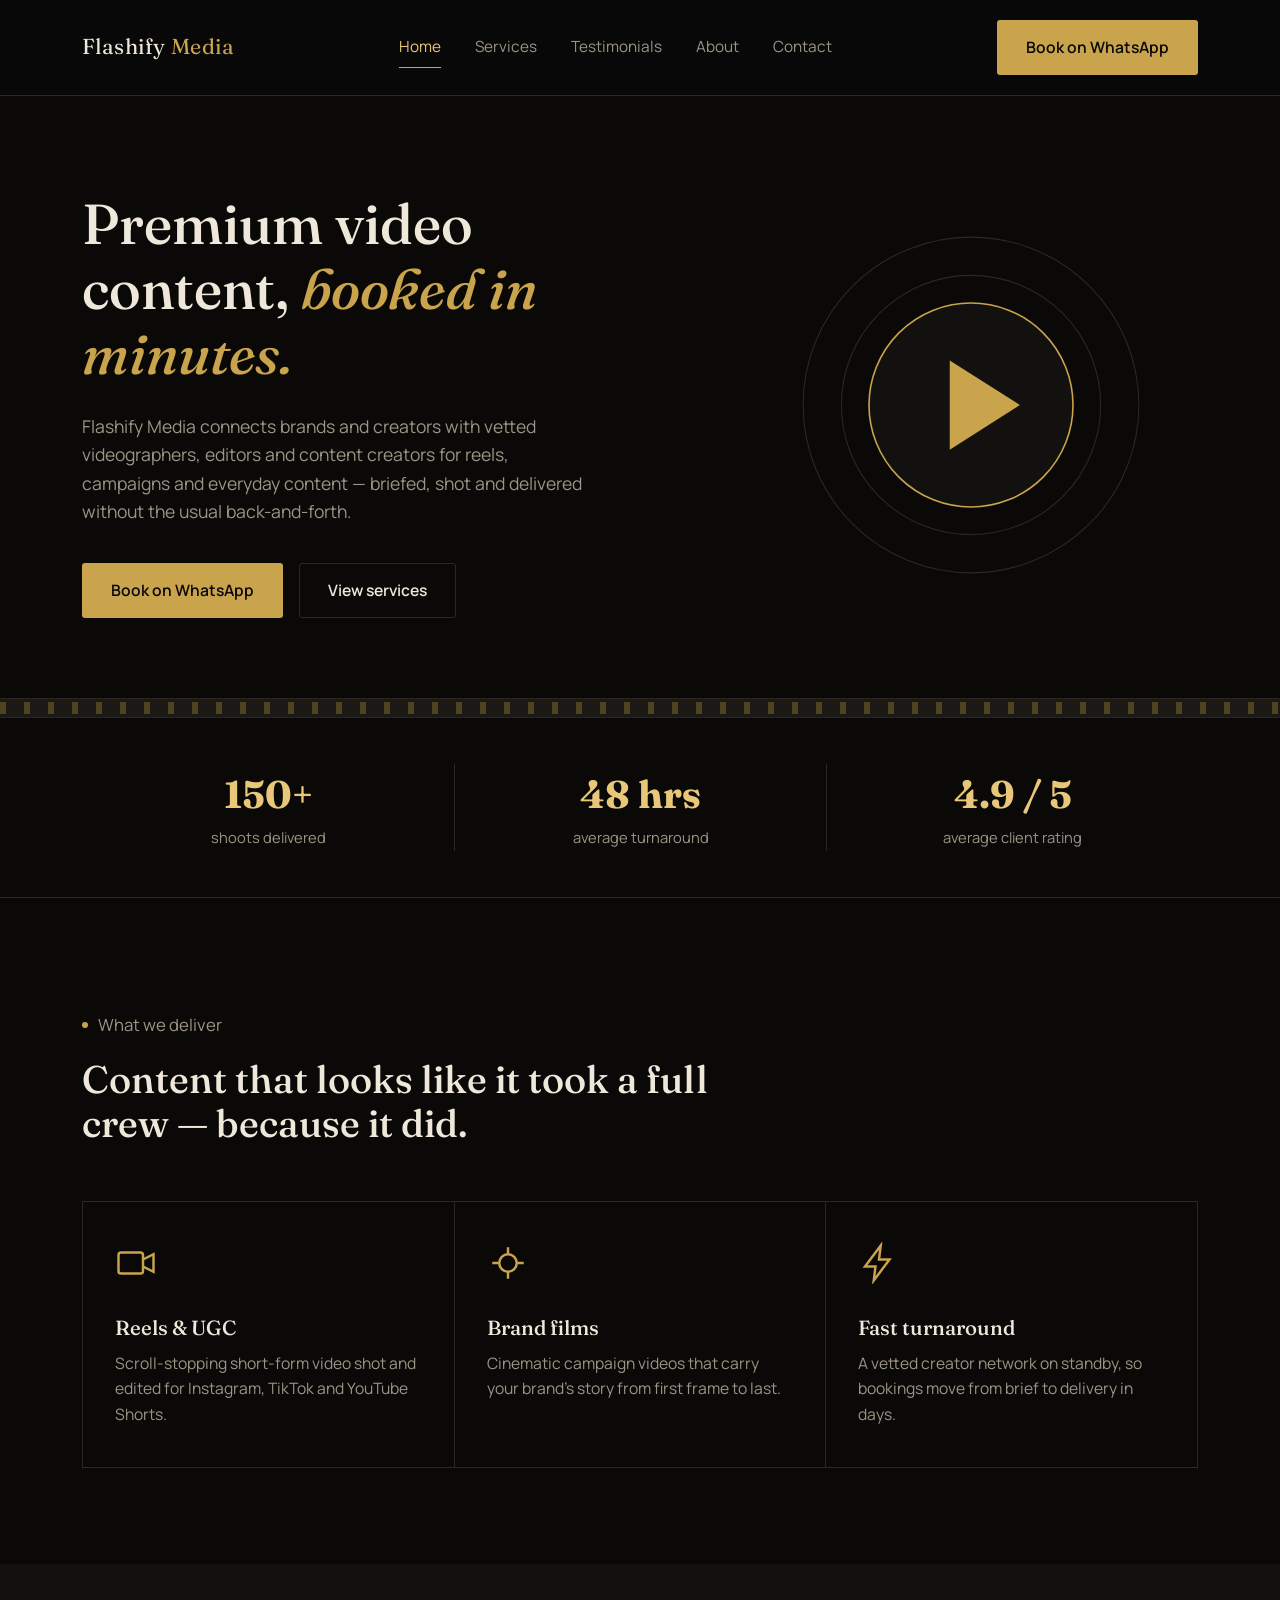
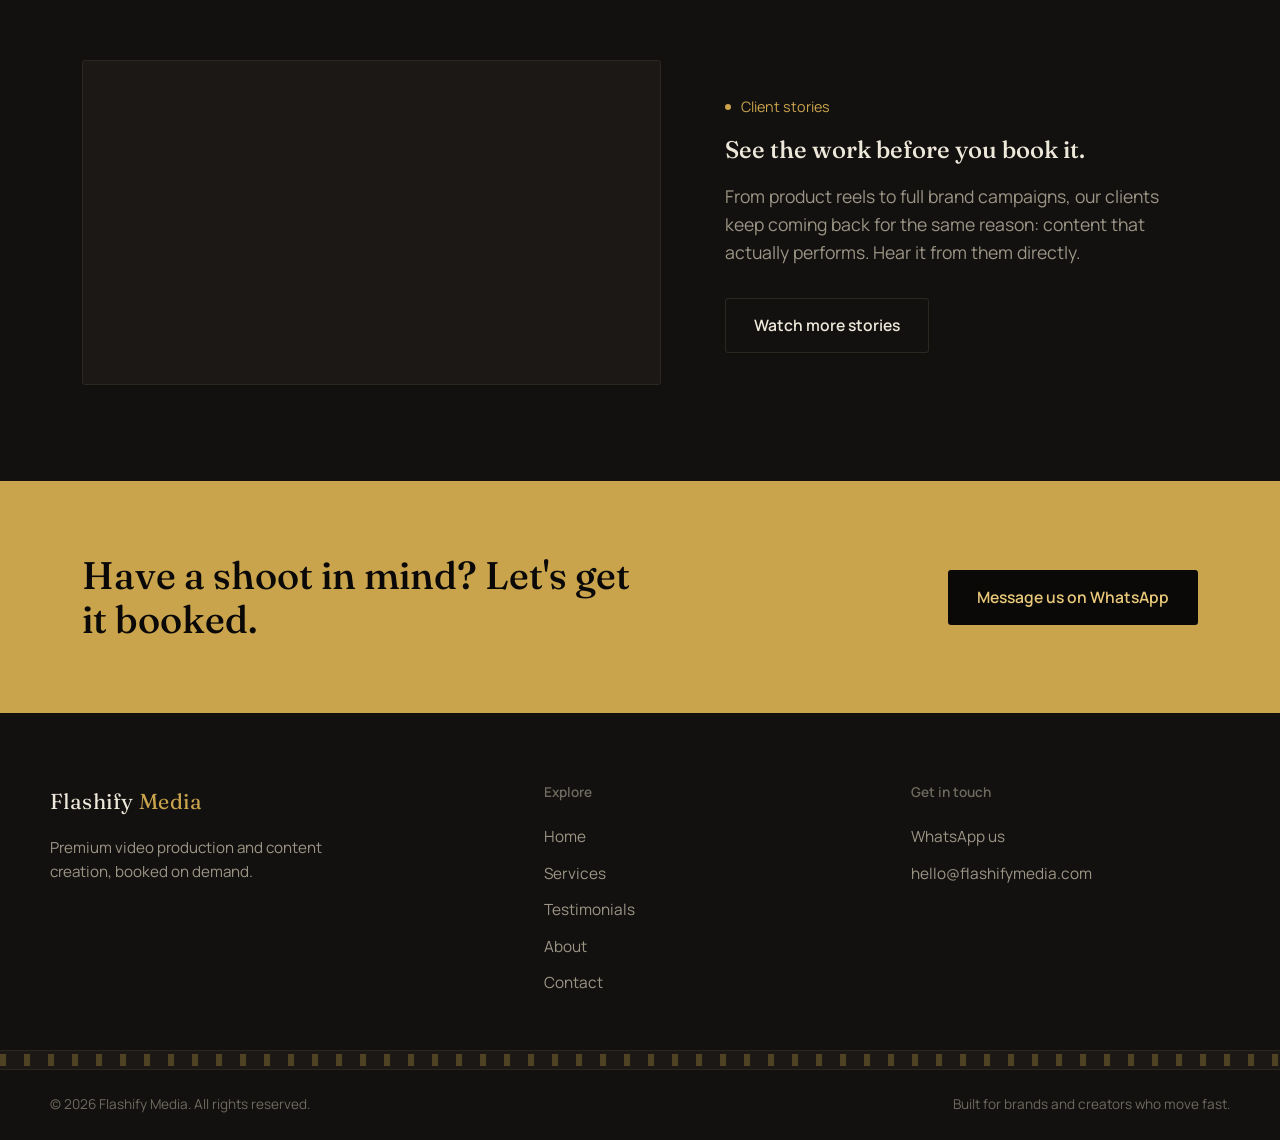
==== index.html @ b382a452 "Add files via upload" ====
<!DOCTYPE html>
<html lang="en">
<head>
<meta charset="UTF-8" />
<meta name="viewport" content="width=device-width, initial-scale=1.0" />
<title>Flashify Media — Premium video content, booked on demand</title>
<meta name="description" content="Flashify Media connects brands and creators with vetted videographers, editors and content creators for reels, campaigns and everyday content." />
<link rel="preconnect" href="https://fonts.googleapis.com">
<link rel="preconnect" href="https://fonts.gstatic.com" crossorigin>
<link href="https://fonts.googleapis.com/css2?family=Fraunces:ital,wght@0,400;0,500;0,600;1,500&family=Manrope:wght@400;500;600;700&display=swap" rel="stylesheet">
<link rel="stylesheet" href="styles.css" />
</head>
<body>

<header class="site-header">
  <div class="container header-inner">
    <a href="index.html" class="logo">Flashify <span>Media</span></a>
    <nav class="main-nav" id="main-nav">
      <a href="index.html" class="active">Home</a>
      <a href="services.html">Services</a>
      <a href="testimonials.html">Testimonials</a>
      <a href="about.html">About</a>
      <a href="contact.html">Contact</a>
    </nav>
    <a href="https://wa.link/vqttkm" target="_blank" rel="noopener" class="btn btn-gold nav-cta">Book on WhatsApp</a>
    <button class="nav-toggle" id="nav-toggle" aria-label="Open menu" aria-expanded="false">
      <span></span><span></span><span></span>
    </button>
  </div>
</header>

<main>

  <!-- Hero -->
  <section class="hero">
    <div class="container hero-inner">
      <div>
        <h1 class="hero-fade">Premium video content, <em>booked in minutes.</em></h1>
        <p class="hero-sub hero-fade">Flashify Media connects brands and creators with vetted videographers, editors and content creators for reels, campaigns and everyday content — briefed, shot and delivered without the usual back-and-forth.</p>
        <div class="hero-actions hero-fade">
          <a href="https://wa.link/vqttkm" target="_blank" rel="noopener" class="btn btn-gold">Book on WhatsApp</a>
          <a href="services.html" class="btn btn-ghost">View services</a>
        </div>
      </div>
      <div class="hero-visual" aria-hidden="true">
        <svg viewBox="0 0 320 320" fill="none" xmlns="http://www.w3.org/2000/svg">
          <circle cx="160" cy="160" r="158" stroke="#2C2721" stroke-width="1"/>
          <circle cx="160" cy="160" r="122" stroke="#2C2721" stroke-width="1"/>
          <circle cx="160" cy="160" r="96" fill="#131110" stroke="#C9A44C" stroke-width="1.5"/>
          <path d="M140 118L206 160L140 202V118Z" fill="#C9A44C"/>
        </svg>
      </div>
    </div>
  </section>

  <div class="filmstrip"></div>

  <!-- Stats -->
  <section class="stats">
    <div class="container stats-inner">
      <div class="stat">
        <b>150+</b>
        <span>shoots delivered</span>
      </div>
      <div class="stat">
        <b>48 hrs</b>
        <span>average turnaround</span>
      </div>
      <div class="stat">
        <b>4.9 / 5</b>
        <span>average client rating</span>
      </div>
    </div>
  </section>

  <!-- What we do -->
  <section>
    <div class="container">
      <div class="section-head">
        <p class="label">What we deliver</p>
        <h2>Content that looks like it took a full crew — because it did.</h2>
      </div>
      <div class="grid-3">
        <div class="card">
          <svg class="icon" viewBox="0 0 24 24" fill="none" stroke="currentColor" stroke-width="1.4"><rect x="2" y="6" width="14" height="12" rx="1.5"/><path d="M16 10l6-3v10l-6-3"/></svg>
          <h3>Reels &amp; UGC</h3>
          <p>Scroll-stopping short-form video shot and edited for Instagram, TikTok and YouTube Shorts.</p>
        </div>
        <div class="card">
          <svg class="icon" viewBox="0 0 24 24" fill="none" stroke="currentColor" stroke-width="1.4"><path d="M12 3v4M12 17v4M3 12h4M17 12h4"/><circle cx="12" cy="12" r="5"/></svg>
          <h3>Brand films</h3>
          <p>Cinematic campaign videos that carry your brand's story from first frame to last.</p>
        </div>
        <div class="card">
          <svg class="icon" viewBox="0 0 24 24" fill="none" stroke="currentColor" stroke-width="1.4"><path d="M13 2L4 14h6l-1 8 9-12h-6l1-8z"/></svg>
          <h3>Fast turnaround</h3>
          <p>A vetted creator network on standby, so bookings move from brief to delivery in days.</p>
        </div>
      </div>
    </div>
  </section>

  <!-- Featured reel -->
  <section class="bg-panel">
    <div class="container split">
      <div class="video-frame">
        <iframe src="https://player.vimeo.com/video/1225049678" title="Flashify Media client testimonial" allow="autoplay; fullscreen; picture-in-picture" allowfullscreen loading="lazy"></iframe>
      </div>
      <div>
        <p class="label">Client stories</p>
        <h2>See the work before you book it.</h2>
        <p class="hero-sub" style="margin-top:18px;">From product reels to full brand campaigns, our clients keep coming back for the same reason: content that actually performs. Hear it from them directly.</p>
        <div class="hero-actions" style="margin-top:32px;">
          <a href="testimonials.html" class="btn btn-ghost">Watch more stories</a>
        </div>
      </div>
    </div>
  </section>

  <!-- CTA -->
  <section class="cta-band">
    <div class="container cta-inner">
      <h2>Have a shoot in mind? Let's get it booked.</h2>
      <a href="https://wa.link/vqttkm" target="_blank" rel="noopener" class="btn btn-gold">Message us on WhatsApp</a>
    </div>
  </section>

</main>

<footer class="site-footer">
  <div class="container footer-inner">
    <div class="footer-brand">
      <a href="index.html" class="logo">Flashify <span>Media</span></a>
      <p>Premium video production and content creation, booked on demand.</p>
    </div>
    <div class="footer-links">
      <h4>Explore</h4>
      <a href="index.html">Home</a>
      <a href="services.html">Services</a>
      <a href="testimonials.html">Testimonials</a>
      <a href="about.html">About</a>
      <a href="contact.html">Contact</a>
    </div>
    <div class="footer-contact">
      <h4>Get in touch</h4>
      <a href="https://wa.link/vqttkm" target="_blank" rel="noopener">WhatsApp us</a>
      <a href="mailto:hello@flashifymedia.com">hello@flashifymedia.com</a>
    </div>
  </div>
  <div class="filmstrip"></div>
  <div class="container footer-bottom">
    <p>© 2026 Flashify Media. All rights reserved.</p>
    <p>Built for brands and creators who move fast.</p>
  </div>
</footer>

<script src="script.js"></script>
</body>
</html>
---- styles.css ----
/* ==========================================================================
   Flashify Media — design tokens
   Palette: near-black ground, warm brass gold accent, editorial serif + clean sans
   ========================================================================== */

:root {
  --black:        #0A0908;
  --charcoal:      #131110;
  --charcoal-2:    #1B1815;
  --line:          #2C2721;
  --line-soft:     rgba(201, 164, 76, 0.16);
  --gold:          #C9A44C;
  --gold-bright:   #E8C878;
  --gold-dim:      #7A652F;
  --cream:         #EEE8DA;
  --grey:          #9C9585;
  --grey-dim:      #6E6A5F;

  --font-display: "Fraunces", Georgia, serif;
  --font-body: "Manrope", -apple-system, BlinkMacSystemFont, "Segoe UI", sans-serif;

  --container: 1180px;
  --radius: 3px;
}

/* ---- reset ---- */
*, *::before, *::after { box-sizing: border-box; }
html { scroll-behavior: smooth; }
body {
  margin: 0;
  background: var(--black);
  color: var(--cream);
  font-family: var(--font-body);
  font-size: 16px;
  line-height: 1.6;
  -webkit-font-smoothing: antialiased;
}
img { max-width: 100%; display: block; }
a { color: inherit; text-decoration: none; }
ul { list-style: none; margin: 0; padding: 0; }
h1, h2, h3, h4 { font-family: var(--font-display); font-weight: 500; line-height: 1.15; margin: 0; color: var(--cream); }
p { margin: 0; }
button { font-family: inherit; cursor: pointer; }

:focus-visible {
  outline: 2px solid var(--gold-bright);
  outline-offset: 3px;
}

@media (prefers-reduced-motion: reduce) {
  *, *::before, *::after { animation-duration: 0.001ms !important; animation-iteration-count: 1 !important; transition-duration: 0.001ms !important; scroll-behavior: auto !important; }
}

.container {
  max-width: var(--container);
  margin: 0 auto;
  padding: 0 32px;
}

.gold-text { color: var(--gold); }

/* ---- eyebrow label (sentence case, small dot marker — not tracked-out caps) ---- */
.label {
  display: inline-flex;
  align-items: center;
  gap: 10px;
  font-size: 0.9rem;
  color: var(--gold);
  margin-bottom: 18px;
}
.label::before {
  content: "";
  width: 6px;
  height: 6px;
  background: var(--gold);
  border-radius: 50%;
  flex: none;
}

/* ==========================================================================
   Buttons
   ========================================================================== */
.btn {
  display: inline-flex;
  align-items: center;
  gap: 10px;
  padding: 14px 28px;
  border-radius: var(--radius);
  font-size: 0.98rem;
  font-weight: 600;
  border: 1px solid transparent;
  transition: transform 0.2s ease, background 0.2s ease, border-color 0.2s ease, color 0.2s ease;
  white-space: nowrap;
}
.btn-gold {
  background: var(--gold);
  color: var(--black);
}
.btn-gold:hover { background: var(--gold-bright); transform: translateY(-1px); }
.btn-ghost {
  background: transparent;
  color: var(--cream);
  border-color: var(--line);
}
.btn-ghost:hover { border-color: var(--gold); color: var(--gold-bright); }
.btn-block { width: 100%; justify-content: center; }

/* ==========================================================================
   Header / Nav
   ========================================================================== */
.site-header {
  position: sticky;
  top: 0;
  z-index: 100;
  background: rgba(10, 9, 8, 0.88);
  backdrop-filter: blur(10px);
  border-bottom: 1px solid var(--line);
}
.header-inner {
  display: flex;
  align-items: center;
  justify-content: space-between;
  padding: 20px 32px;
  gap: 24px;
}
.logo {
  font-family: var(--font-display);
  font-size: 1.35rem;
  letter-spacing: 0.02em;
  color: var(--cream);
  flex: none;
}
.logo span { color: var(--gold); }

.main-nav {
  display: flex;
  gap: 34px;
  margin: 0 auto;
}
.main-nav a {
  font-size: 0.96rem;
  color: var(--grey);
  position: relative;
  padding: 4px 0;
  transition: color 0.2s ease;
}
.main-nav a:hover { color: var(--cream); }
.main-nav a.active { color: var(--gold-bright); }
.main-nav a.active::after {
  content: "";
  position: absolute;
  left: 0; right: 0; bottom: -4px;
  height: 1px;
  background: var(--gold);
}

.nav-cta { flex: none; }

.nav-toggle {
  display: none;
  flex-direction: column;
  justify-content: center;
  gap: 5px;
  width: 34px;
  height: 34px;
  background: transparent;
  border: 1px solid var(--line);
  border-radius: var(--radius);
  padding: 0;
  flex: none;
}
.nav-toggle span {
  width: 16px;
  height: 1px;
  background: var(--gold);
  margin: 0 auto;
  transition: transform 0.25s ease, opacity 0.25s ease;
}
.nav-toggle[aria-expanded="true"] span:nth-child(1) { transform: translateY(6px) rotate(45deg); }
.nav-toggle[aria-expanded="true"] span:nth-child(2) { opacity: 0; }
.nav-toggle[aria-expanded="true"] span:nth-child(3) { transform: translateY(-6px) rotate(-45deg); }

/* ==========================================================================
   Filmstrip divider — sprocket motif, grounded in video subject matter
   ========================================================================== */
.filmstrip {
  position: relative;
  height: 20px;
  background: var(--charcoal-2);
  border-top: 1px solid var(--line);
  border-bottom: 1px solid var(--line);
}
.filmstrip::before,
.filmstrip::after {
  content: "";
  position: absolute;
  left: 0; right: 0;
  height: 6px;
  background-image: repeating-linear-gradient(90deg, var(--gold-dim) 0 6px, transparent 6px 24px);
  opacity: 0.55;
}
.filmstrip::before { top: 3px; }
.filmstrip::after { bottom: 3px; }

/* ==========================================================================
   Hero
   ========================================================================== */
.hero {
  padding: 96px 0 80px;
  position: relative;
  overflow: hidden;
}
.hero-inner {
  display: grid;
  grid-template-columns: 1.15fr 0.85fr;
  gap: 48px;
  align-items: center;
}
.hero h1 {
  font-size: clamp(2.6rem, 4.4vw, 4.4rem);
  max-width: 15ch;
  color: var(--cream);
}
.hero h1 em {
  font-style: italic;
  color: var(--gold);
}
.hero-sub {
  margin-top: 26px;
  max-width: 46ch;
  color: var(--grey);
  font-size: 1.1rem;
}
.hero-actions {
  margin-top: 38px;
  display: flex;
  gap: 16px;
  flex-wrap: wrap;
}
.hero-visual {
  display: flex;
  align-items: center;
  justify-content: center;
}
.hero-visual svg { width: 100%; max-width: 340px; height: auto; }

.hero-fade { opacity: 0; transform: translateY(16px); animation: rise 0.7s ease forwards; }
.hero-fade:nth-child(1) { animation-delay: 0.05s; }
.hero-fade:nth-child(2) { animation-delay: 0.18s; }
.hero-fade:nth-child(3) { animation-delay: 0.3s; }
@keyframes rise { to { opacity: 1; transform: translateY(0); } }

/* ==========================================================================
   Stats strip
   ========================================================================== */
.stats {
  padding: 46px 0;
  border-bottom: 1px solid var(--line);
}
.stats-inner {
  display: grid;
  grid-template-columns: repeat(3, 1fr);
}
.stat {
  text-align: center;
  padding: 0 20px;
  border-left: 1px solid var(--line);
}
.stat:first-child { border-left: none; }
.stat b {
  display: block;
  font-family: var(--font-display);
  font-size: clamp(1.8rem, 3vw, 2.6rem);
  color: var(--gold-bright);
}
.stat span { color: var(--grey); font-size: 0.92rem; }

/* ==========================================================================
   Sections / generic
   ========================================================================== */
section { padding: 96px 0; }
.section-head {
  max-width: 640px;
  margin-bottom: 56px;
}
.section-head h2 { font-size: clamp(2rem, 3vw, 2.9rem); }
.section-head p { margin-top: 18px; color: var(--grey); font-size: 1.05rem; }
.section-head.center { margin-left: auto; margin-right: auto; text-align: center; }

.bg-panel { background: var(--charcoal); }

/* ==========================================================================
   Feature / service cards
   ========================================================================== */
.grid-3 { display: grid; grid-template-columns: repeat(3, 1fr); gap: 1px; background: var(--line); border: 1px solid var(--line); }
.grid-2 { display: grid; grid-template-columns: repeat(2, 1fr); gap: 1px; background: var(--line); border: 1px solid var(--line); }

.card {
  background: var(--black);
  padding: 40px 32px;
  transition: background 0.25s ease;
}
.bg-panel .card { background: var(--charcoal); }
.card:hover { background: var(--charcoal-2); }
.card .icon {
  width: 42px; height: 42px;
  margin-bottom: 24px;
  color: var(--gold);
}
.card h3 { font-size: 1.28rem; margin-bottom: 12px; }
.card p { color: var(--grey); font-size: 0.98rem; }

/* ==========================================================================
   Process steps
   ========================================================================== */
.process { display: grid; grid-template-columns: repeat(4, 1fr); gap: 32px; counter-reset: step; }
.process-step { position: relative; padding-top: 28px; border-top: 1px solid var(--line); }
.process-step .num {
  font-family: var(--font-display);
  font-size: 1.6rem;
  color: var(--gold-dim);
  display: block;
  margin-bottom: 14px;
}
.process-step h3 { font-size: 1.1rem; margin-bottom: 10px; }
.process-step p { color: var(--grey); font-size: 0.95rem; }

/* ==========================================================================
   Featured reel / video panels
   ========================================================================== */
.split {
  display: grid;
  grid-template-columns: 1.1fr 0.9fr;
  gap: 64px;
  align-items: center;
}
.split.reverse { grid-template-columns: 0.9fr 1.1fr; }
.split.reverse .split-media { order: 2; }

.video-frame {
  position: relative;
  width: 100%;
  aspect-ratio: 16 / 9;
  background: var(--charcoal-2);
  border: 1px solid var(--line);
  overflow: hidden;
  border-radius: var(--radius);
}
.video-frame iframe {
  position: absolute;
  inset: 0;
  width: 100%;
  height: 100%;
  border: 0;
}

/* ==========================================================================
   CTA band
   ========================================================================== */
.cta-band {
  background: var(--gold);
  color: var(--black);
  padding: 72px 0;
}
.cta-inner {
  display: flex;
  align-items: center;
  justify-content: space-between;
  gap: 32px;
  flex-wrap: wrap;
}
.cta-band h2 { color: var(--black); font-size: clamp(1.8rem, 3vw, 2.6rem); max-width: 22ch; }
.cta-band .btn-gold { background: var(--black); color: var(--gold-bright); }
.cta-band .btn-gold:hover { background: var(--charcoal-2); }

/* ==========================================================================
   Footer
   ========================================================================== */
.site-footer { background: var(--charcoal); }
.footer-inner {
  display: grid;
  grid-template-columns: 1.4fr 1fr 1fr;
  gap: 48px;
  padding: 72px 0 48px;
}
.footer-brand p { margin-top: 16px; color: var(--grey); max-width: 32ch; font-size: 0.95rem; }
.footer-links h4, .footer-contact h4 {
  font-family: var(--font-body);
  font-size: 0.85rem;
  color: var(--grey-dim);
  margin-bottom: 18px;
  font-weight: 600;
}
.footer-links a, .footer-contact a {
  display: block;
  color: var(--grey);
  padding: 6px 0;
  font-size: 0.96rem;
  transition: color 0.2s ease;
}
.footer-links a:hover, .footer-contact a:hover { color: var(--gold-bright); }
.footer-bottom {
  padding: 24px 0;
  color: var(--grey-dim);
  font-size: 0.85rem;
  display: flex;
  justify-content: space-between;
  flex-wrap: wrap;
  gap: 12px;
}

/* ==========================================================================
   Page header band (Services / Testimonials / About / Contact)
   ========================================================================== */
.page-header { padding: 72px 0 56px; border-bottom: 1px solid var(--line); }
.page-header h1 { font-size: clamp(2.3rem, 4vw, 3.4rem); max-width: 18ch; }
.page-header p { margin-top: 20px; color: var(--grey); max-width: 52ch; font-size: 1.05rem; }

/* ==========================================================================
   Testimonials grid
   ========================================================================== */
.testimonial-grid { display: grid; grid-template-columns: repeat(2, 1fr); gap: 40px; }
.testimonial-card figcaption { margin-top: 18px; }
.testimonial-card h3 { font-size: 1.05rem; margin-bottom: 6px; }
.testimonial-card p { color: var(--grey); font-size: 0.92rem; }

/* ==========================================================================
   Values / about
   ========================================================================== */
.values { display: grid; grid-template-columns: repeat(4, 1fr); gap: 32px; }
.value h3 { font-size: 1.1rem; margin-bottom: 10px; }
.value p { color: var(--grey); font-size: 0.95rem; }
.value .icon { width: 34px; height: 34px; color: var(--gold); margin-bottom: 18px; }

.quote-block {
  border-left: 2px solid var(--gold);
  padding-left: 32px;
  margin: 0;
}
.quote-block p { font-family: var(--font-display); font-size: clamp(1.4rem, 2.4vw, 1.9rem); color: var(--cream); line-height: 1.4; }
.quote-block cite { display: block; margin-top: 18px; color: var(--grey); font-style: normal; font-size: 0.95rem; }

/* ==========================================================================
   Contact page
   ========================================================================== */
.contact-grid { display: grid; grid-template-columns: 0.85fr 1.15fr; gap: 64px; align-items: start; }
.contact-card {
  background: var(--charcoal);
  border: 1px solid var(--line);
  border-radius: var(--radius);
  padding: 36px;
  margin-bottom: 24px;
}
.contact-card h3 { font-size: 1.1rem; margin-bottom: 10px; }
.contact-card p { color: var(--grey); font-size: 0.95rem; margin-bottom: 20px; }

.form-row { margin-bottom: 22px; }
.form-row label {
  display: block;
  font-size: 0.88rem;
  color: var(--grey);
  margin-bottom: 8px;
}
.form-row input, .form-row textarea, .form-row select {
  width: 100%;
  background: var(--charcoal);
  border: 1px solid var(--line);
  border-radius: var(--radius);
  padding: 14px 16px;
  color: var(--cream);
  font-family: var(--font-body);
  font-size: 0.98rem;
  transition: border-color 0.2s ease;
}
.form-row input:focus, .form-row textarea:focus, .form-row select:focus {
  border-color: var(--gold);
  outline: none;
}
.form-row textarea { resize: vertical; min-height: 130px; }
.form-note { margin-top: 16px; color: var(--grey-dim); font-size: 0.85rem; }

/* ==========================================================================
   Responsive
   ========================================================================== */
@media (max-width: 980px) {
  .hero-inner { grid-template-columns: 1fr; }
  .hero-visual { order: -1; max-width: 220px; margin: 0 auto; }
  .split, .split.reverse { grid-template-columns: 1fr; }
  .split.reverse .split-media { order: 0; }
  .grid-3, .values { grid-template-columns: repeat(2, 1fr); }
  .process { grid-template-columns: repeat(2, 1fr); }
  .footer-inner { grid-template-columns: 1fr 1fr; }
  .contact-grid { grid-template-columns: 1fr; }
}

@media (max-width: 760px) {
  .header-inner { padding: 16px 20px; }
  .main-nav {
    position: fixed;
    inset: 68px 0 0 0;
    background: var(--black);
    flex-direction: column;
    align-items: flex-start;
    padding: 32px 28px;
    gap: 8px;
    border-top: 1px solid var(--line);
    transform: translateY(-8px);
    opacity: 0;
    pointer-events: none;
    transition: opacity 0.2s ease, transform 0.2s ease;
  }
  .main-nav.open { opacity: 1; transform: translateY(0); pointer-events: auto; }
  .main-nav a { padding: 12px 0; font-size: 1.05rem; width: 100%; border-bottom: 1px solid var(--line); }
  .nav-cta { display: none; }
  .nav-toggle { display: flex; }

  .container { padding: 0 20px; }
  .stats-inner { grid-template-columns: 1fr; gap: 24px; }
  .stat { border-left: none; border-top: 1px solid var(--line); padding-top: 20px; }
  .stat:first-child { border-top: none; padding-top: 0; }
  .grid-3, .grid-2, .values, .process, .testimonial-grid { grid-template-columns: 1fr; }
  .footer-inner { grid-template-columns: 1fr; gap: 36px; padding: 56px 0 32px; }
  .cta-inner { flex-direction: column; align-items: flex-start; }
  section { padding: 64px 0; }
}
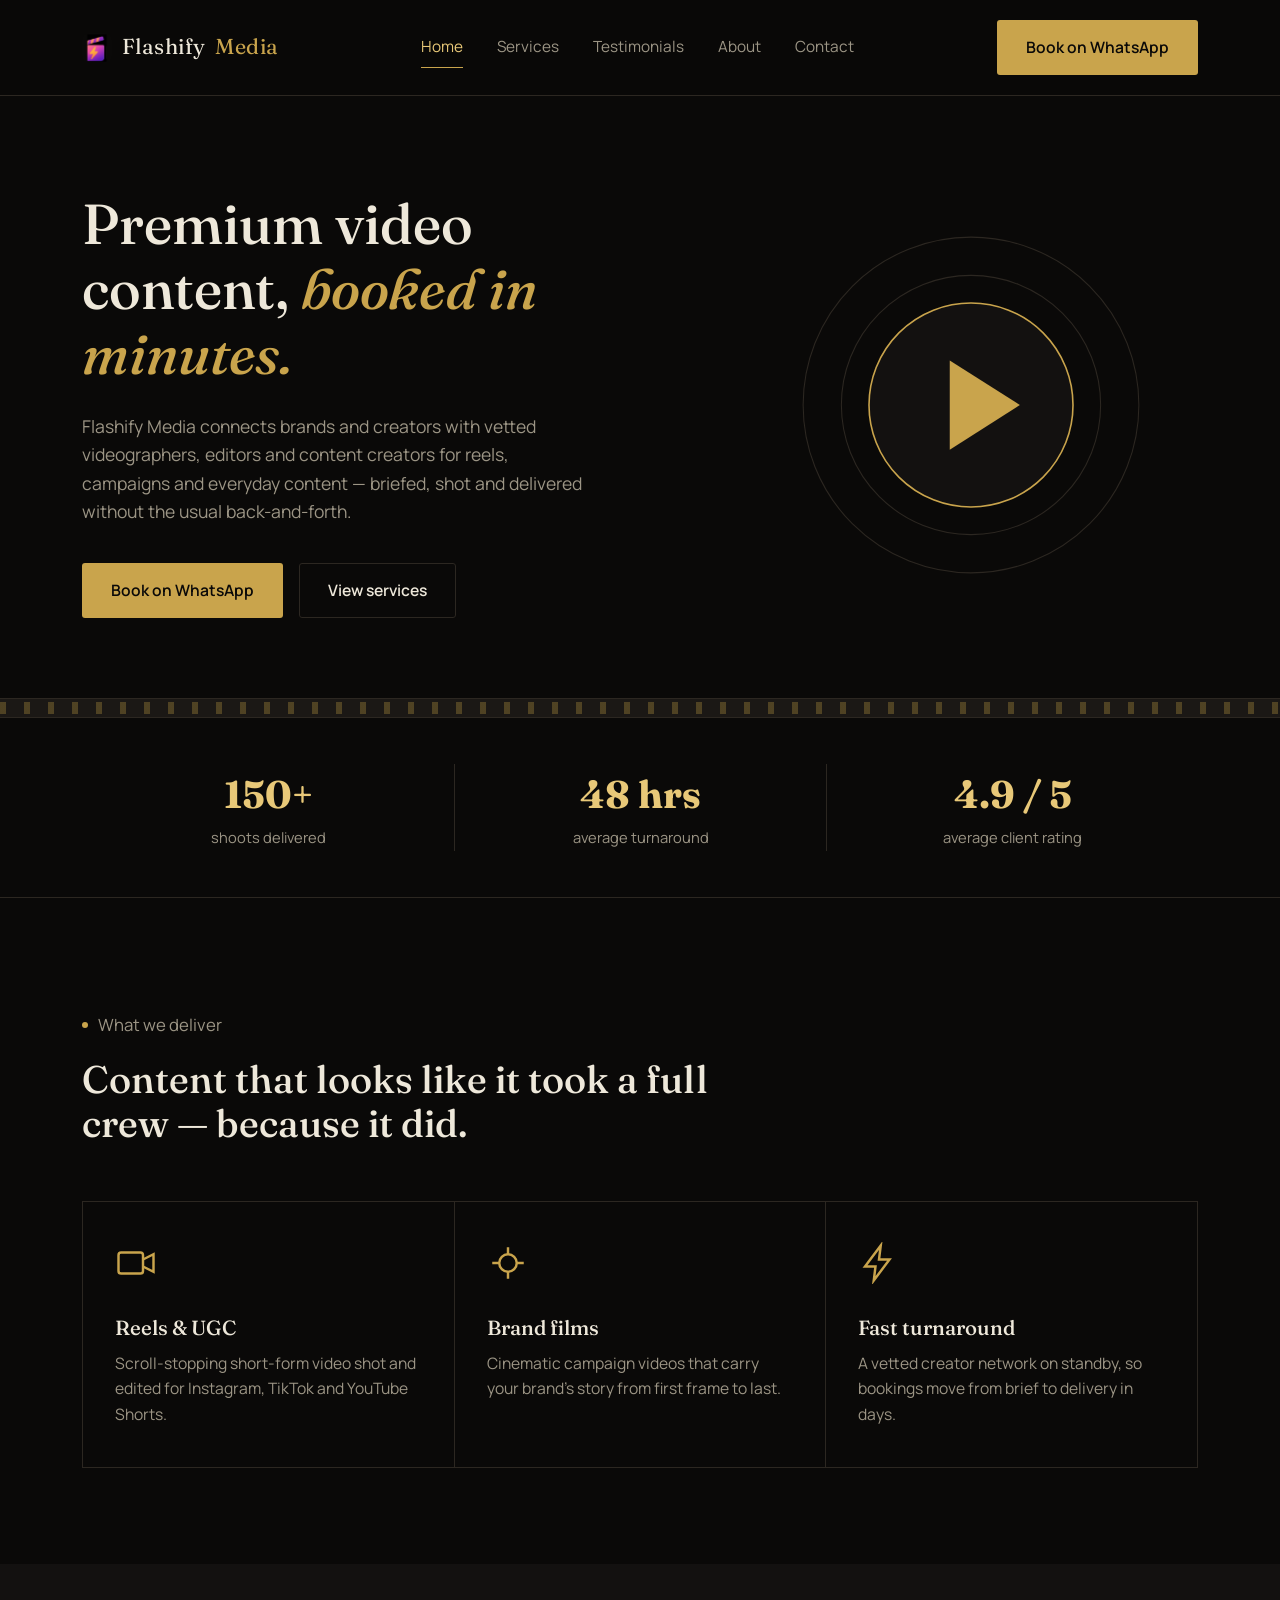
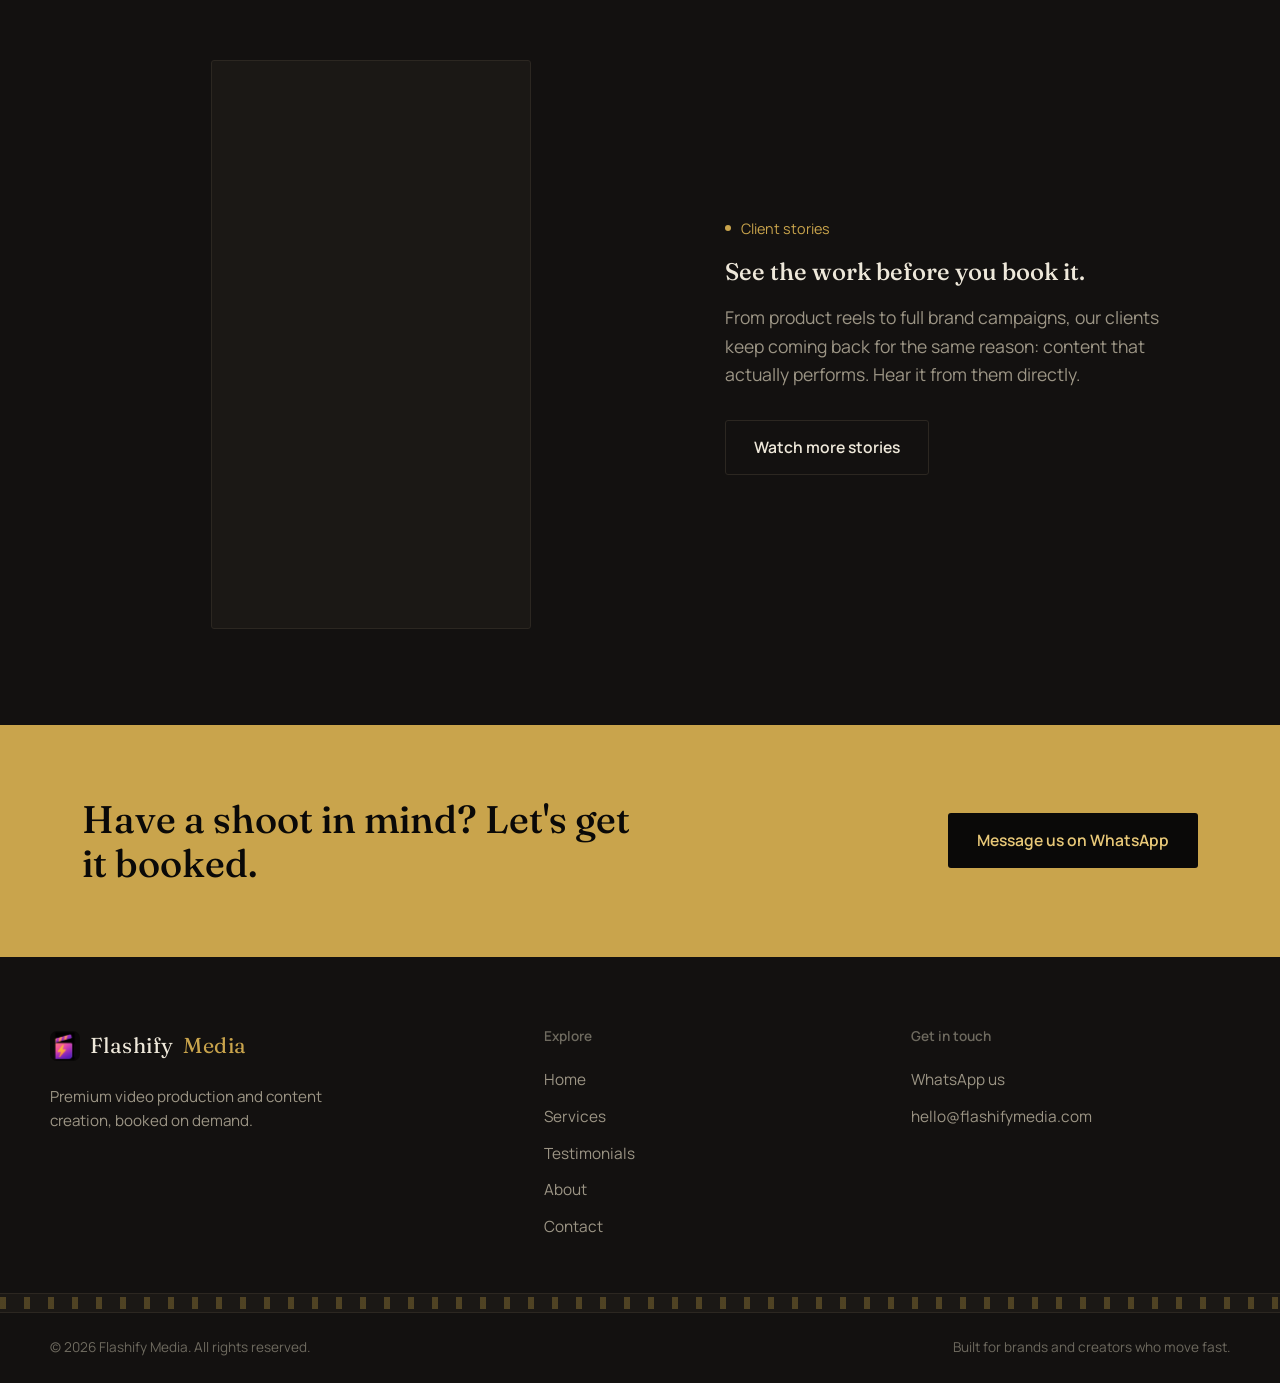
==== commit 370090f9: "Add files via upload" ====
--- a/index.html
+++ b/index.html
@@ -14,7 +14,7 @@
 
 <header class="site-header">
   <div class="container header-inner">
-    <a href="index.html" class="logo">Flashify <span>Media</span></a>
+    <a href="index.html" class="logo"><img src="logo-icon.png" alt="Flashify Media" class="logo-mark">Flashify <span>Media</span></a>
     <nav class="main-nav" id="main-nav">
       <a href="index.html" class="active">Home</a>
       <a href="services.html">Services</a>
@@ -130,7 +130,7 @@
 <footer class="site-footer">
   <div class="container footer-inner">
     <div class="footer-brand">
-      <a href="index.html" class="logo">Flashify <span>Media</span></a>
+      <a href="index.html" class="logo"><img src="logo-icon.png" alt="Flashify Media" class="logo-mark">Flashify <span>Media</span></a>
       <p>Premium video production and content creation, booked on demand.</p>
     </div>
     <div class="footer-links">
--- a/styles.css
+++ b/styles.css
@@ -112,8 +112,7 @@
   position: sticky;
   top: 0;
   z-index: 100;
-  background: rgba(10, 9, 8, 0.88);
-  backdrop-filter: blur(10px);
+  background: rgba(10, 9, 8, 0.97);
   border-bottom: 1px solid var(--line);
 }
 .header-inner {
@@ -128,6 +127,15 @@
   font-size: 1.35rem;
   letter-spacing: 0.02em;
   color: var(--cream);
+  flex: none;
+  display: inline-flex;
+  align-items: center;
+  gap: 10px;
+}
+.logo-mark {
+  width: 30px;
+  height: 30px;
+  border-radius: 7px;
   flex: none;
 }
 .logo span { color: var(--gold); }
@@ -340,7 +348,9 @@
 .video-frame {
   position: relative;
   width: 100%;
-  aspect-ratio: 16 / 9;
+  max-width: 320px;
+  margin: 0 auto;
+  aspect-ratio: 9 / 16;
   background: var(--charcoal-2);
   border: 1px solid var(--line);
   overflow: hidden;
